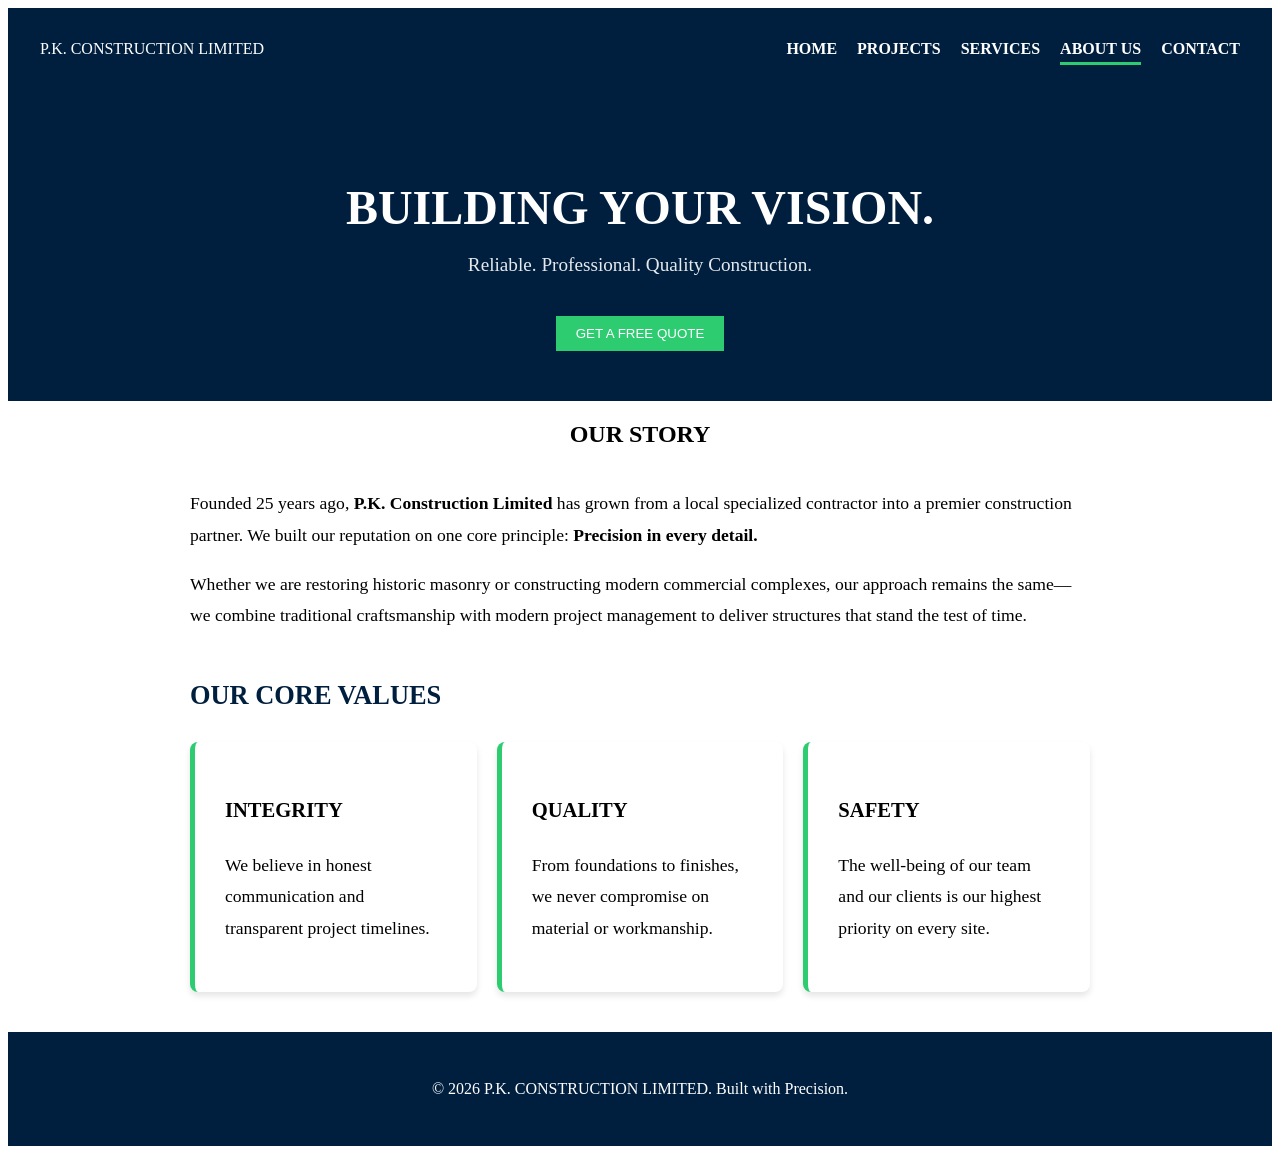
==== About.html @ a7142871 "First set up" ====
<!DOCTYPE html>
<html lang="en">
<head>
    <meta charset="UTF-8">
    <meta name="viewport" content="width=device-width, initial-scale=1.0">
    <link rel="stylesheet" href="style1.css">
    <title>P.K. Construction Limited</title>
</head>
<body>

    <header>
        <nav>
            <div class="logo">P.K. CONSTRUCTION LIMITED</div>
            <ul>
                <li><a href="index.html">HOME</a></li>
                <li><a href="projects.html">PROJECTS</a></li>
                <li><a href="services.html">SERVICES</a></li>
                <li><a href="about.html" class="active">ABOUT US</a></li>
                <li><a href="contact.html">CONTACT</a></li>
            </ul>
        </nav>
    </header>
    <main>
            <section class="hero" style="background: #e0e0e0; padding: 50px; text-align: center;">
        <h1>BUILDING YOUR VISION.</h1>
        <p>Reliable. Professional. Quality Construction.</p>
        <button style="background: #2ECC71; border: none; padding: 10px 20px; color: white; cursor: pointer; margin-top: 20px;">GET A FREE QUOTE</button>
    </section>
<section class="page-title">
    <h1 style="text-align: center;">OUR STORY</h1>
</section>

<main style="max-width: 900px; margin: 40px auto; padding: 0 20px; line-height: 1.8; font-size: 1.1rem;">
    <p>Founded 25 years ago, <strong>P.K. Construction Limited</strong> has grown from a local specialized contractor into a premier construction partner. We built our reputation on one core principle: <strong>Precision in every detail.</strong></p>
    
    <p>Whether we are restoring historic masonry or constructing modern commercial complexes, our approach remains the same—we combine traditional craftsmanship with modern project management to deliver structures that stand the test of time.</p>

    <h2 style="color: #001F3F; margin-top: 40px;">OUR CORE VALUES</h2>
    <div style="display: grid; grid-template-columns: repeat(auto-fit, minmax(250px, 1fr)); gap: 20px; margin-top: 20px;">
        <div class="card">
            <h3>INTEGRITY</h3>
            <p>We believe in honest communication and transparent project timelines.</p>
        </div>
        <div class="card">
            <h3>QUALITY</h3>
            <p>From foundations to finishes, we never compromise on material or workmanship.</p>
        </div>
        <div class="card">
            <h3>SAFETY</h3>
            <p>The well-being of our team and our clients is our highest priority on every site.</p>
        </div>
    </div>
</main>
</main>

    <footer>
        <p>&copy; 2026 P.K. CONSTRUCTION LIMITED. Built with Precision.</p>
    </footer>

</body>
</html>
---- style1.css ----
/* Quick Layout Helpers */
nav { display: flex; justify-content: space-between; align-items: center; background: #001F3F; color: white; padding: 1rem 2rem; }
nav ul { display: flex; list-style: none; gap: 20px; }
nav a { color: white; text-decoration: none; font-weight: bold; }
nav a.active { border-bottom: 3px solid #2ECC71; padding-bottom: 5px; }
nav img{
    width: 50px;
    height: auto;
    border-radius: 60px;
    transition:transform0.3s ease, box-shadow o.3s ease;
}
nav img:hover{
    border-radius: 40px;
    background-color: #239e27;
    transform: translateY(-5px) scale(1.1);
    box-shadow: 0 10px 20px rgb(21, 179, 66);
    
}

footer { background: #001F3F; color: white; text-align: center; padding: 2rem; margin-top: 2rem; }

/* Style for the service cards */
.grid-container {
    max-width: 1000px; 
    margin: 40px auto; /* Centers the grid */
    display: grid;
    grid-template-columns: repeat(2, 1fr);
    gap: 30px;
    padding: 40px 20px;
}

.card {
    background: #FFFFFF;
    padding: 30px;
    border-radius: 8px; /* Smooth corners */
    box-shadow: 0 4px 6px rgba(0,0,0,0.1); /* Subtle shadow for depth */
    border-left: 5px solid #2ECC71; /* Accent color matching the app */
    transition: transform 0.2s;
}

.card:hover {
    transform: translateY(-5px); /* Professional hover effect */
}

.hero {
    background: #001F3F !important; /* Dark Navy background */
    color: white;
    padding: 80px 20px;
    text-align: center;
}

.hero h1 {
    font-size: 3rem;
    margin-bottom: 10px;
}

.hero p {
    font-size: 1.2rem;
    margin-bottom: 20px;
    opacity: 0.9;
}

.why-us h2 { font-size: 2rem; }
.why-us h3 { color: #2ECC71; margin-bottom: 10px; }
/* footer*/
.cta h2 { margin-bottom: 10px; }
.cta a:hover { background: #003366; transition: 0.3s; }

/* FOR PROJECT PAGE
REFER TO STYLE2PROJECT.CSS*/
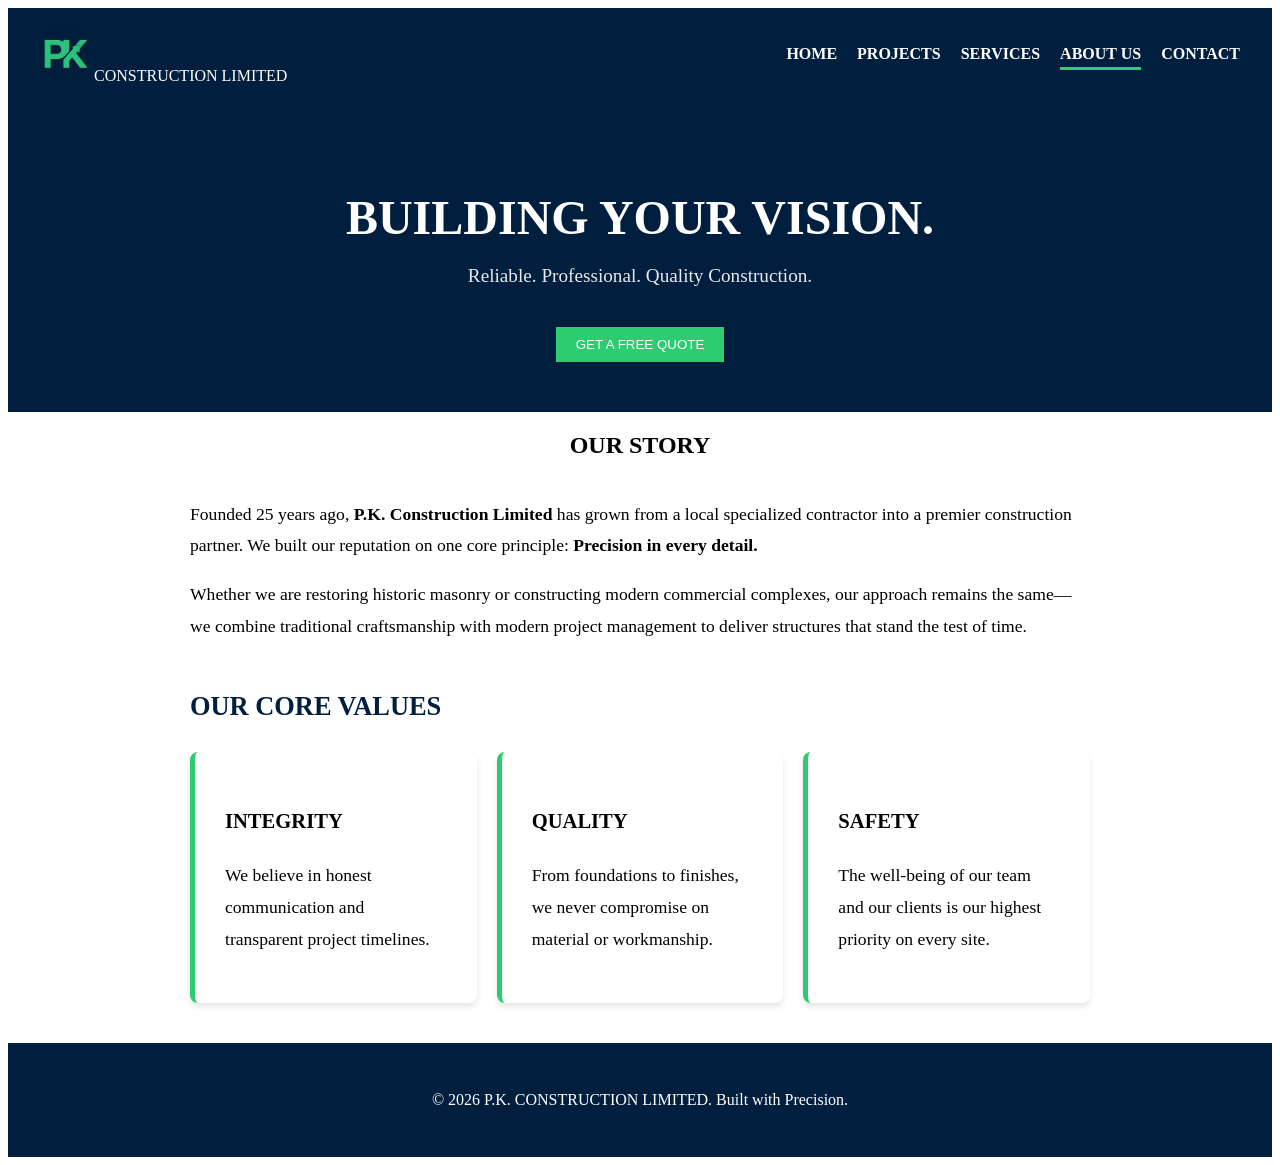
==== commit f77cff65: "another tweak for contact page on whatsap button" ====
--- a/About.html
+++ b/About.html
@@ -10,7 +10,7 @@
 
     <header>
         <nav>
-            <div class="logo">P.K. CONSTRUCTION LIMITED</div>
+            <div class="logo"> <img src="P/logo.png" alt="logo picture"> CONSTRUCTION LIMITED</div>
             <ul>
                 <li><a href="index.html">HOME</a></li>
                 <li><a href="projects.html">PROJECTS</a></li>
--- a/style1.css
+++ b/style1.css
@@ -15,6 +15,18 @@
     transform: translateY(-5px) scale(1.1);
     box-shadow: 0 10px 20px rgb(21, 179, 66);
     
+}
+.hero {
+    /* The first part is the gradient, the second is the image path */
+    background: linear-gradient(rgba(0, 0, 0, 0.5), rgba(0, 0, 0, 0.5)), url('hero-bg.jpg');
+    
+    background-size: cover;
+    background-position: center;
+    background-repeat: no-repeat;
+    
+    padding: 100px 20px;
+    text-align: center;
+    color: white; /* Ensure text color is light */
 }
 
 footer { background: #001F3F; color: white; text-align: center; padding: 2rem; margin-top: 2rem; }
@@ -68,3 +80,79 @@
 
 /* FOR PROJECT PAGE
 REFER TO STYLE2PROJECT.CSS*/
+/*FOR MEDIA QUERY*/
+/* Mobile Optimization */
+@media (max-width: 768px) {
+    /* Stack the grid to 1 column instead of 3 */
+    .grid-container {
+        grid-template-columns: 1fr;
+        margin: 20px auto;
+        gap: 15px;
+    }
+
+    /* Adjust the header navigation for smaller screens */
+    header nav {
+        flex-direction: column;
+        text-align: center;
+    }
+
+    header nav ul {
+        flex-direction: column;
+        gap: 10px;
+        margin-top: 15px;
+    }
+
+    /* Make the Contact form stack properly */
+    main[style*="grid-template-columns: 1fr 1fr"] {
+        grid-template-columns: 1fr;
+    }
+}
+@media (max-width: 768px) {
+    /* Ensure the container has side spacing */
+    .grid-container, .why-us {
+        padding-left: 20px !important;
+        padding-right: 20px !important;
+    }
+
+    /* Add space between the boxes so they don't look glued together */
+    .card, .why-us > div > div {
+        margin-bottom: 20px !important;
+    }
+
+    /* Shrink that big title so it fits on one or two lines */
+    h2 {
+        font-size: 1.5rem !important;
+    }
+}
+/* The Animation Logic */
+@keyframes fadeInUp {
+    from {
+        opacity: 0;
+        transform: translateY(30px);
+    }
+    to {
+        opacity: 1;
+        transform: translateY(0);
+    }
+}
+
+/* Apply this to your cards */
+.card {
+    animation: fadeInUp 0.8s ease-out forwards;
+}
+/* The Animation Logic */
+@keyframes fadeInUp {
+    from {
+        opacity: 0;
+        transform: translateY(30px);
+    }
+    to {
+        opacity: 1;
+        transform: translateY(0);
+    }
+}
+
+/* Apply this to your cards */
+.card {
+    animation: fadeInUp 0.8s ease-out forwards;
+}
